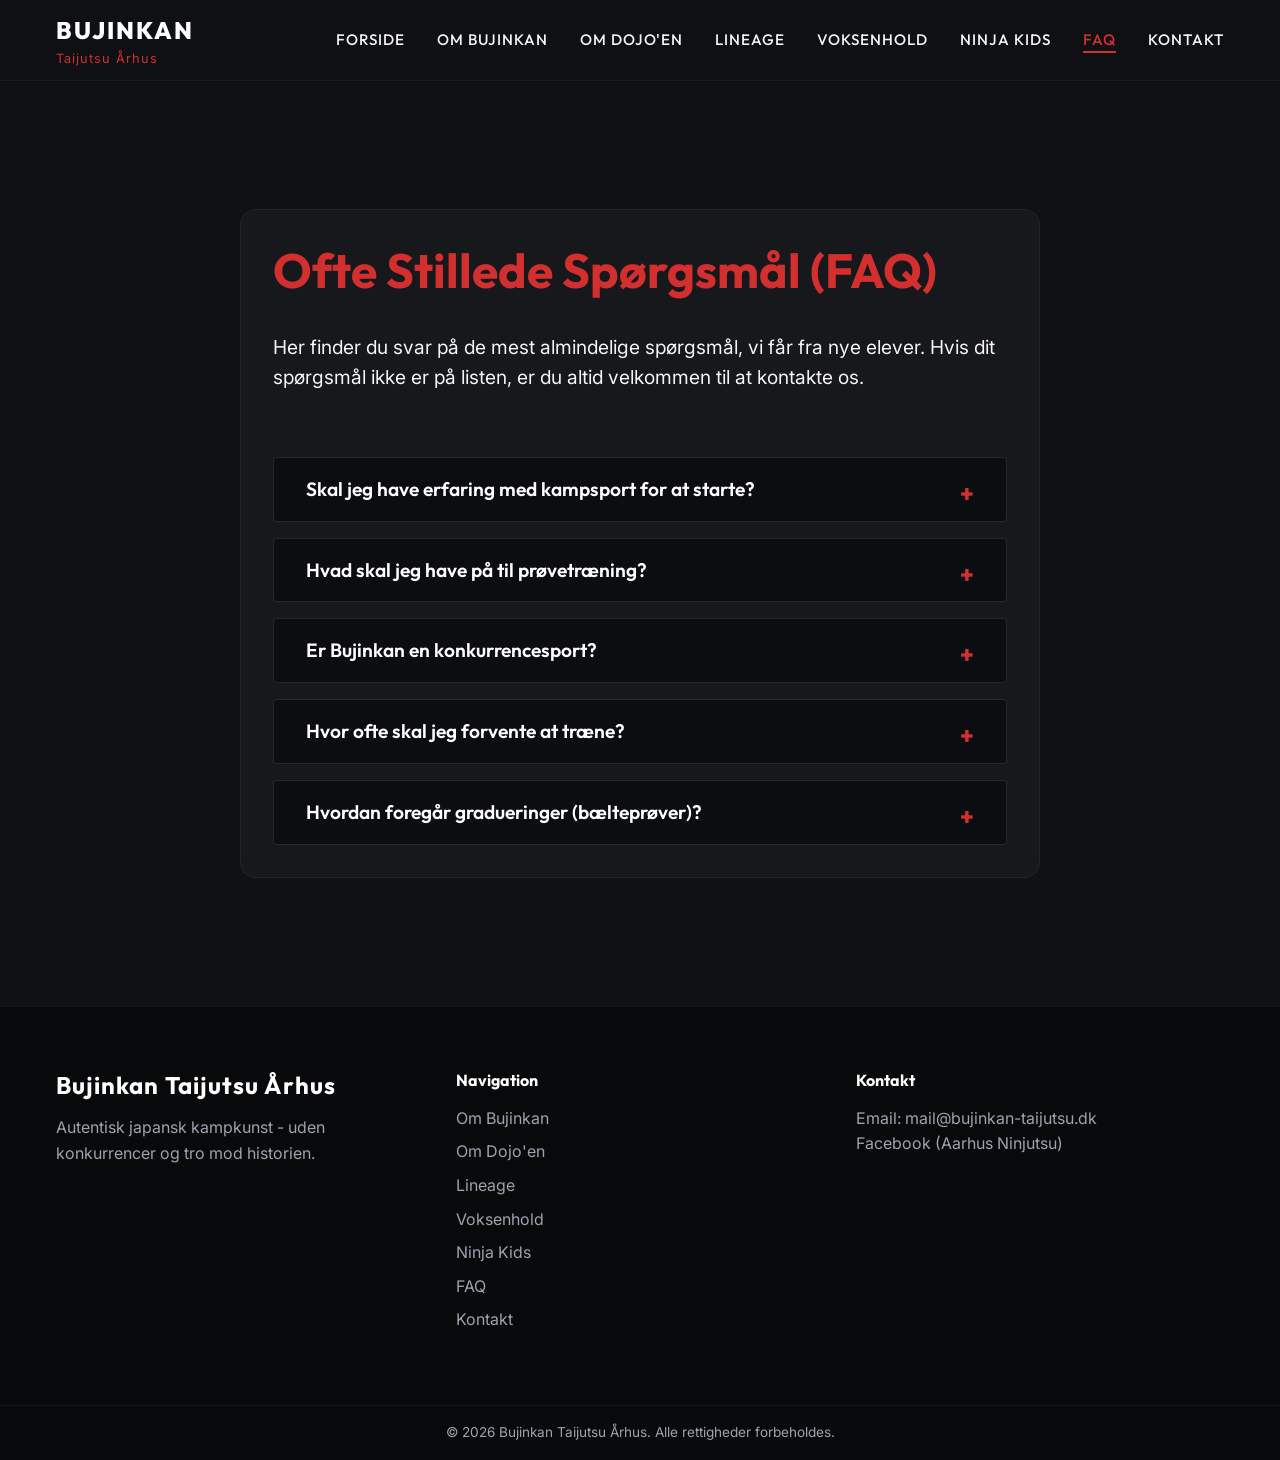
==== faq/index.html @ 527784fe "initial commit: copy of PMWinge's pure html/css branch" ====
<!DOCTYPE html>
<html lang="da">
<head>
  <meta charset="UTF-8">
  <meta name="viewport" content="width=device-width, initial-scale=1.0">
  <title>FAQ - Ofte Stillede Spørgsmål | Bujinkan Taijutsu Århus</title>
  <meta name="description" content="Få svar på de oftest stillede spørgsmål omkring træning i Bujinkan Taijutsu Århus.">
  <link rel="stylesheet" href="/css/styles.css">
</head>
<body>
  <div class="app-container">
    <nav class="nav-wrapper">
      <div class="container nav-container">
        <a href="/" class="nav-brand">
          <span class="brand-title">Bujinkan</span>
          <span class="brand-subtitle">Taijutsu Århus</span>
        </a>
        <input type="checkbox" id="mobile-menu-toggle">
        <label for="mobile-menu-toggle" class="mobile-toggle-btn">
          <svg class="menu-icon" xmlns="http://www.w3.org/2000/svg" width="28" height="28" viewBox="0 0 24 24" fill="none" stroke="currentColor" stroke-width="2" stroke-linecap="round" stroke-linejoin="round"><line x1="4" x2="20" y1="12" y2="12"/><line x1="4" x2="20" y1="6" y2="6"/><line x1="4" x2="20" y1="18" y2="18"/></svg>
          <svg class="close-icon" xmlns="http://www.w3.org/2000/svg" width="28" height="28" viewBox="0 0 24 24" fill="none" stroke="currentColor" stroke-width="2" stroke-linecap="round" stroke-linejoin="round"><line x1="18" y1="6" x2="6" y2="18"/><line x1="6" y1="6" x2="18" y2="18"/></svg>
        </label>
        <ul class="nav-links">
          <li><a href="/">Forside</a></li>
          <li><a href="/om-bujinkan/">Om Bujinkan</a></li>
          <li><a href="/om-dojoen/">Om Dojo'en</a></li>
          <li><a href="/lineage/">Lineage</a></li>
          <li><a href="/voksenhold/">Voksenhold</a></li>
          <li><a href="/ninja-kids/">Ninja Kids</a></li>
          <li><a href="/faq/" class="active">FAQ</a></li>
          <li><a href="/kontakt/">Kontakt</a></li>
        </ul>
      </div>
    </nav>
    <main class="page-transition">
      <div class="container" style="padding: var(--space-xl) var(--space-sm)">
        <div class="glass-panel" style="max-width: 800px; margin: 0 auto">
          <h1 style="font-size: 3rem; color: var(--color-accent); margin-bottom: var(--space-md)">Ofte Stillede Spørgsmål (FAQ)</h1>
          
          <p style="font-size: 1.2rem; margin-bottom: var(--space-lg)">
            Her finder du svar på de mest almindelige spørgsmål, vi får fra nye elever. Hvis dit spørgsmål ikke er på listen, er du altid velkommen til at kontakte os.
          </p>

          <div class="faq-list">
            <details class="faq-item">
              <summary class="faq-question">Skal jeg have erfaring med kampsport for at starte?</summary>
              <div class="faq-answer">
                <p>Nej, overhovedet ikke. Vi tilrettelægger træningen, så alle kan være med uanset forudgående erfaring eller fysisk form. Vi har et stærkt fællesskab, der hjælper begyndere.</p>
              </div>
            </details>
            <details class="faq-item">
              <summary class="faq-question">Hvad skal jeg have på til prøvetræning?</summary>
              <div class="faq-answer">
                <p>Du behøver ikke en 'Gi' (traditionel dragt) til prøvetimerne. Bare mød op i løstsiddende tøj, f.eks. sweatpants og en t-shirt, som du kan bevæge dig frit i.</p>
              </div>
            </details>
            <details class="faq-item">
              <summary class="faq-question">Er Bujinkan en konkurrencesport?</summary>
              <div class="faq-answer">
                <p>Nej. Bujinkan Budo Taijutsu er udelukkende en kampkunst. Vi træner til virkelige selvforsvarssituationer og mental udvikling. Der er ingen turneringer eller pointgivning.</p>
              </div>
            </details>
            <details class="faq-item">
              <summary class="faq-question">Hvor ofte skal jeg forvente at træne?</summary>
              <div class="faq-answer">
                <p>For at få en god føling med teknikkerne anbefaler vi, at du i starten prøver at komme 1-2 gange om ugen, men du er velkommen til at styre det efter dit eget skema.</p>
              </div>
            </details>
            <details class="faq-item">
              <summary class="faq-question">Hvordan foregår gradueringer (bælteprøver)?</summary>
              <div class="faq-answer">
                <p>Nye elever starter med hvidt bælte (Mukyu). Gennem konsekvent træning og instruktørens vurdering gradueres man mod sort bælte (Shodan). Vi fokuserer på reel kunnen og principper snarere end udenadslære af fastlåste mønstre.</p>
              </div>
            </details>
          </div>
        </div>
      </div>
    </main>
    <footer class="footer-wrapper">
      <div class="container footer-container">
        <div class="footer-col">
          <h3>Bujinkan Taijutsu Århus</h3>
          <p>Autentisk japansk kampkunst - uden konkurrencer og tro mod historien.</p>
        </div>
        <div class="footer-col">
          <h4>Navigation</h4>
          <ul>
            <li><a href="/om-bujinkan/">Om Bujinkan</a></li>
            <li><a href="/om-dojoen/">Om Dojo'en</a></li>
            <li><a href="/lineage/">Lineage</a></li>
            <li><a href="/voksenhold/">Voksenhold</a></li>
            <li><a href="/ninja-kids/">Ninja Kids</a></li>
            <li><a href="/faq/">FAQ</a></li>
            <li><a href="/kontakt/">Kontakt</a></li>
          </ul>
        </div>
        <div class="footer-col">
          <h4>Kontakt</h4>
          <p>Email: <a href="mailto:mail@bujinkan-taijutsu.dk">mail@bujinkan-taijutsu.dk</a></p>
          <div class="social-links">
            <a href="https://www.facebook.com/aarhusninjutsu" target="_blank" rel="noopener noreferrer">Facebook (Aarhus Ninjutsu)</a>
          </div>
        </div>
      </div>
      <div class="footer-bottom">
        <p>&copy; 2026 Bujinkan Taijutsu Århus. Alle rettigheder forbeholdes.</p>
      </div>
    </footer>
  </div>
</body>
</html>
---- css/styles.css ----
@import url('https://fonts.googleapis.com/css2?family=Inter:wght@300;400;500;600&family=Outfit:wght@400;600;800&display=swap');

:root {
  /* Colors */
  --color-bg-dark: #0f1115; /* Deep charcoal */
  --color-bg-darker: #08090a;
  --color-bg-card: rgba(255, 255, 255, 0.03);
  --color-accent: #d32f2f; /* Deep crimson */
  --color-accent-hover: #b71c1c;
  --color-text-main: #f5f5f5;
  --color-text-muted: #9ca3af;
  
  /* Typography */
  --font-body: 'Inter', sans-serif;
  --font-heading: 'Outfit', sans-serif;
  
  /* Spacing */
  --space-xs: 0.5rem;
  --space-sm: 1rem;
  --space-md: 2rem;
  --space-lg: 4rem;
  --space-xl: 8rem;
  
  /* Effects */
  --radius-sm: 4px;
  --radius-md: 8px;
  --radius-lg: 16px;
  --transition-fast: 0.2s ease;
  --transition-normal: 0.3s ease;
  --shadow-glow: 0 0 20px rgba(211, 47, 47, 0.3);
}

* {
  box-sizing: border-box;
  margin: 0;
  padding: 0;
}

body {
  font-family: var(--font-body);
  background-color: var(--color-bg-dark);
  color: var(--color-text-main);
  line-height: 1.6;
  -webkit-font-smoothing: antialiased;
  -moz-osx-font-smoothing: grayscale;
}

h1, h2, h3, h4, h5, h6 {
  font-family: var(--font-heading);
  line-height: 1.2;
  margin-bottom: var(--space-sm);
}

a {
  color: var(--color-accent);
  text-decoration: none;
  transition: color var(--transition-fast);
}

a:hover {
  color: var(--color-accent-hover);
}

img {
  max-width: 100%;
  border-radius: var(--radius-md);
  display: block;
}

/* Glassmorphism Classes */
.glass-panel {
  background: var(--color-bg-card);
  backdrop-filter: blur(10px);
  -webkit-backdrop-filter: blur(10px);
  border: 1px solid rgba(255, 255, 255, 0.05);
  border-radius: var(--radius-lg);
  padding: var(--space-md);
}

/* Base interactive elements */
.btn-primary {
  display: inline-block;
  background-color: var(--color-accent);
  color: #fff;
  padding: 12px 24px;
  border-radius: var(--radius-sm);
  font-family: var(--font-heading);
  font-weight: 600;
  letter-spacing: 1px;
  text-transform: uppercase;
  border: none;
  cursor: pointer;
  transition: all var(--transition-fast);
  box-shadow: 0 4px 6px rgba(0,0,0,0.5);
}

.btn-primary:hover {
  background-color: var(--color-accent-hover);
  transform: translateY(-2px);
  box-shadow: var(--shadow-glow);
  color: #fff;
}

/* App Shell */
.app-container {
  display: flex;
  flex-direction: column;
  min-height: 100vh;
}

main {
  flex-grow: 1;
}

/* Container Utility */
.container {
  width: 100%;
  max-width: 1200px;
  margin: 0 auto;
  padding: 0 var(--space-sm);
}

/* Smooth fade-in animation for pages */
@keyframes fadeIn {
  from { opacity: 0; transform: translateY(10px); }
  to { opacity: 1; transform: translateY(0); }
}

.page-transition {
  animation: fadeIn var(--transition-normal) forwards;
}

/* NAVIGATION */
.nav-wrapper {
  background: rgba(15, 17, 21, 0.95);
  backdrop-filter: blur(10px);
  -webkit-backdrop-filter: blur(10px);
  position: sticky;
  top: 0;
  z-index: 100;
  border-bottom: 1px solid rgba(255, 255, 255, 0.05);
}

.nav-container {
  display: flex;
  justify-content: space-between;
  align-items: center;
  height: 80px;
}

.nav-brand {
  display: flex;
  flex-direction: column;
}

.brand-title {
  font-family: var(--font-heading);
  font-size: 1.5rem;
  font-weight: 800;
  color: #fff;
  letter-spacing: 2px;
  text-transform: uppercase;
}

.brand-subtitle {
  font-size: 0.8rem;
  color: var(--color-accent);
  letter-spacing: 1px;
}

.nav-brand:hover {
  color: #fff;
}

.nav-links {
  display: flex;
  gap: var(--space-md);
  list-style: none;
}

.nav-links a {
  color: var(--color-text-main);
  font-family: var(--font-heading);
  font-weight: 500;
  font-size: 0.95rem;
  text-transform: uppercase;
  letter-spacing: 1px;
  position: relative;
}

.nav-links a:hover,
.nav-links a.active {
  color: var(--color-accent);
}

.nav-links a::after {
  content: '';
  position: absolute;
  bottom: -4px;
  left: 0;
  width: 0;
  height: 2px;
  background-color: var(--color-accent);
  transition: width var(--transition-normal);
}

.nav-links a:hover::after,
.nav-links a.active::after {
  width: 100%;
}

.mobile-toggle-btn {
  display: none;
  background: none;
  border: none;
  color: var(--color-text-main);
  cursor: pointer;
  padding: 8px;
}

#mobile-menu-toggle {
  display: none;
}

.menu-icon { display: block; }
.close-icon { display: none; }

@media (max-width: 768px) {
  .mobile-toggle-btn {
    display: block;
  }
  
  .nav-links {
    position: absolute;
    top: 80px;
    left: 0;
    right: 0;
    background: var(--color-bg-darker);
    flex-direction: column;
    padding: var(--space-md);
    gap: var(--space-sm);
    transform: translateY(-100%);
    opacity: 0;
    pointer-events: none;
    transition: all var(--transition-normal);
    border-bottom: 1px solid rgba(255, 255, 255, 0.05);
  }
  
  #mobile-menu-toggle:checked ~ .nav-links {
    transform: translateY(0);
    opacity: 1;
    pointer-events: auto;
  }

  #mobile-menu-toggle:checked ~ .mobile-toggle-btn .menu-icon { display: none; }
  #mobile-menu-toggle:checked ~ .mobile-toggle-btn .close-icon { display: block; }
}

/* HERO HEADER */
.hero-wrapper {
  position: relative;
  min-height: 80vh;
  display: flex;
  align-items: center;
  justify-content: center;
  background-image: url('../public/images/hero.png');
  background-size: cover;
  background-position: center;
  background-attachment: fixed;
  text-align: center;
}

.hero-overlay {
  position: absolute;
  inset: 0;
  background: linear-gradient(
    to bottom,
    rgba(15, 17, 21, 0.7) 0%,
    rgba(15, 17, 21, 0.95) 100%
  );
  z-index: 1;
}

.hero-content {
  position: relative;
  z-index: 2;
  max-width: 800px;
}

.hero-content h1 {
  font-size: clamp(2.5rem, 5vw, 5rem);
  font-weight: 800;
  text-transform: uppercase;
  letter-spacing: 2px;
  color: #ffffff;
  text-shadow: 0 4px 20px rgba(0,0,0,0.8);
  margin-bottom: var(--space-md);
}

.hero-subtitle {
  font-size: clamp(1.1rem, 2vw, 1.5rem);
  color: #e5e7eb;
  margin-bottom: var(--space-lg);
  text-shadow: 0 2px 10px rgba(0,0,0,0.5);
  font-weight: 300;
}

.hero-actions {
  display: flex;
  gap: var(--space-md);
  justify-content: center;
  flex-wrap: wrap;
}

.btn-secondary {
  display: inline-block;
  background-color: rgba(255, 255, 255, 0.1);
  backdrop-filter: blur(5px);
  -webkit-backdrop-filter: blur(5px);
  color: #fff;
  padding: 12px 24px;
  border-radius: var(--radius-sm);
  font-family: var(--font-heading);
  font-weight: 600;
  letter-spacing: 1px;
  text-transform: uppercase;
  border: 1px solid rgba(255, 255, 255, 0.2);
  cursor: pointer;
  transition: all var(--transition-fast);
}

.btn-secondary:hover {
  background-color: rgba(255, 255, 255, 0.2);
  color: #fff;
}


/* FOOTER */
.footer-wrapper {
  background-color: var(--color-bg-darker);
  border-top: 1px solid rgba(255, 255, 255, 0.05);
  padding-top: var(--space-lg);
  margin-top: auto;
}

.footer-container {
  display: grid;
  grid-template-columns: repeat(auto-fit, minmax(250px, 1fr));
  gap: var(--space-md);
  margin-bottom: var(--space-lg);
}

.footer-col h3, .footer-col h4 {
  color: #fff;
  margin-bottom: var(--space-sm);
}

.footer-col h3 {
  font-size: 1.5rem;
  letter-spacing: 1px;
}

.footer-col p {
  color: var(--color-text-muted);
}

.footer-col ul {
  list-style: none;
}

.footer-col ul li {
  margin-bottom: var(--space-xs);
}

.footer-col a {
  color: var(--color-text-muted);
}

.footer-col a:hover {
  color: var(--color-accent);
}

.footer-bottom {
  border-top: 1px solid rgba(255, 255, 255, 0.05);
  padding: var(--space-sm) 0;
  text-align: center;
  color: var(--color-text-muted);
  font-size: 0.85rem;
}


/* FACEBOOK FEED */
.facebook-section {
  padding-bottom: var(--space-xl);
}

.section-header {
  text-align: center;
  margin-bottom: var(--space-lg);
}

.section-header h2 {
  font-size: 2.5rem;
  color: var(--color-accent);
}

.section-header p {
  color: var(--color-text-muted);
  font-size: 1.1rem;
}

.facebook-container {
  display: flex;
  justify-content: center;
  max-width: 540px;
  margin: 0 auto;
  padding: var(--space-sm);
  background: rgba(255, 255, 255, 0.02);
}

@media (max-width: 600px) {
  .facebook-container {
    padding: 0;
    border: none;
    background: transparent;
  }
}

/* FAQ */
.faq-list {
  display: flex;
  flex-direction: column;
  gap: var(--space-sm);
}

.faq-item {
  background: rgba(0, 0, 0, 0.4);
  border: 1px solid rgba(255, 255, 255, 0.1);
  border-radius: var(--radius-sm);
  overflow: hidden;
  transition: all var(--transition-fast);
}

.faq-question {
  padding: var(--space-sm) var(--space-md);
  font-family: var(--font-heading);
  font-size: 1.2rem;
  font-weight: 600;
  color: #fff;
  cursor: pointer;
  list-style: none;
  position: relative;
}

.faq-question::-webkit-details-marker {
  display: none;
}

.faq-question::after {
  content: '+';
  position: absolute;
  right: var(--space-md);
  color: var(--color-accent);
  font-size: 1.5rem;
  font-weight: 800;
  transition: transform var(--transition-fast);
}

.faq-item[open] .faq-question::after {
  transform: rotate(45deg);
}

.faq-answer {
  padding: 0 var(--space-md) var(--space-md) var(--space-md);
  color: var(--color-text-main);
  line-height: 1.6;
}
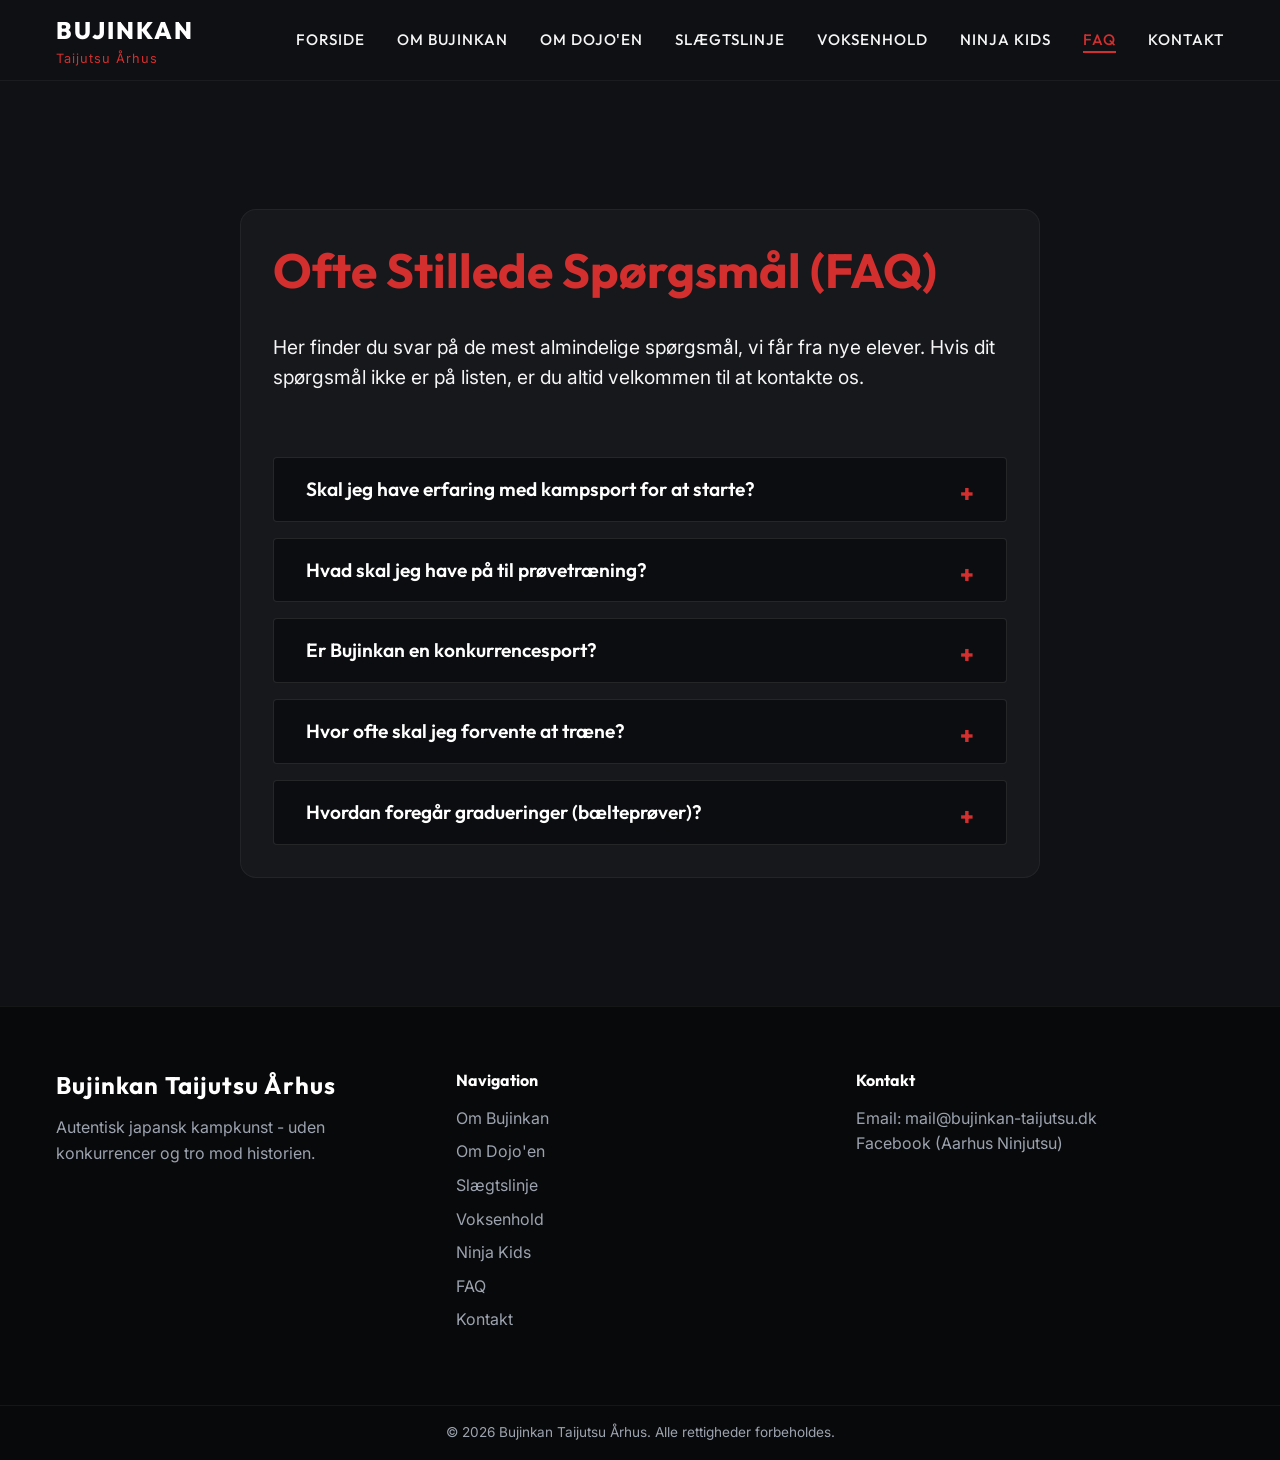
==== commit 07aae36e: "fix(words): missed some lineages before..." ====
--- a/faq/index.html
+++ b/faq/index.html
@@ -24,7 +24,7 @@
           <li><a href="/">Forside</a></li>
           <li><a href="/om-bujinkan/">Om Bujinkan</a></li>
           <li><a href="/om-dojoen/">Om Dojo'en</a></li>
-          <li><a href="/lineage/">Lineage</a></li>
+          <li><a href="/slaegtslinje/">Slægtslinje</a></li>
           <li><a href="/voksenhold/">Voksenhold</a></li>
           <li><a href="/ninja-kids/">Ninja Kids</a></li>
           <li><a href="/faq/" class="active">FAQ</a></li>
@@ -36,7 +36,7 @@
       <div class="container" style="padding: var(--space-xl) var(--space-sm)">
         <div class="glass-panel" style="max-width: 800px; margin: 0 auto">
           <h1 style="font-size: 3rem; color: var(--color-accent); margin-bottom: var(--space-md)">Ofte Stillede Spørgsmål (FAQ)</h1>
-          
+
           <p style="font-size: 1.2rem; margin-bottom: var(--space-lg)">
             Her finder du svar på de mest almindelige spørgsmål, vi får fra nye elever. Hvis dit spørgsmål ikke er på listen, er du altid velkommen til at kontakte os.
           </p>
@@ -87,7 +87,7 @@
           <ul>
             <li><a href="/om-bujinkan/">Om Bujinkan</a></li>
             <li><a href="/om-dojoen/">Om Dojo'en</a></li>
-            <li><a href="/lineage/">Lineage</a></li>
+            <li><a href="/slaegtslinje/">Slægtslinje</a></li>
             <li><a href="/voksenhold/">Voksenhold</a></li>
             <li><a href="/ninja-kids/">Ninja Kids</a></li>
             <li><a href="/faq/">FAQ</a></li>
